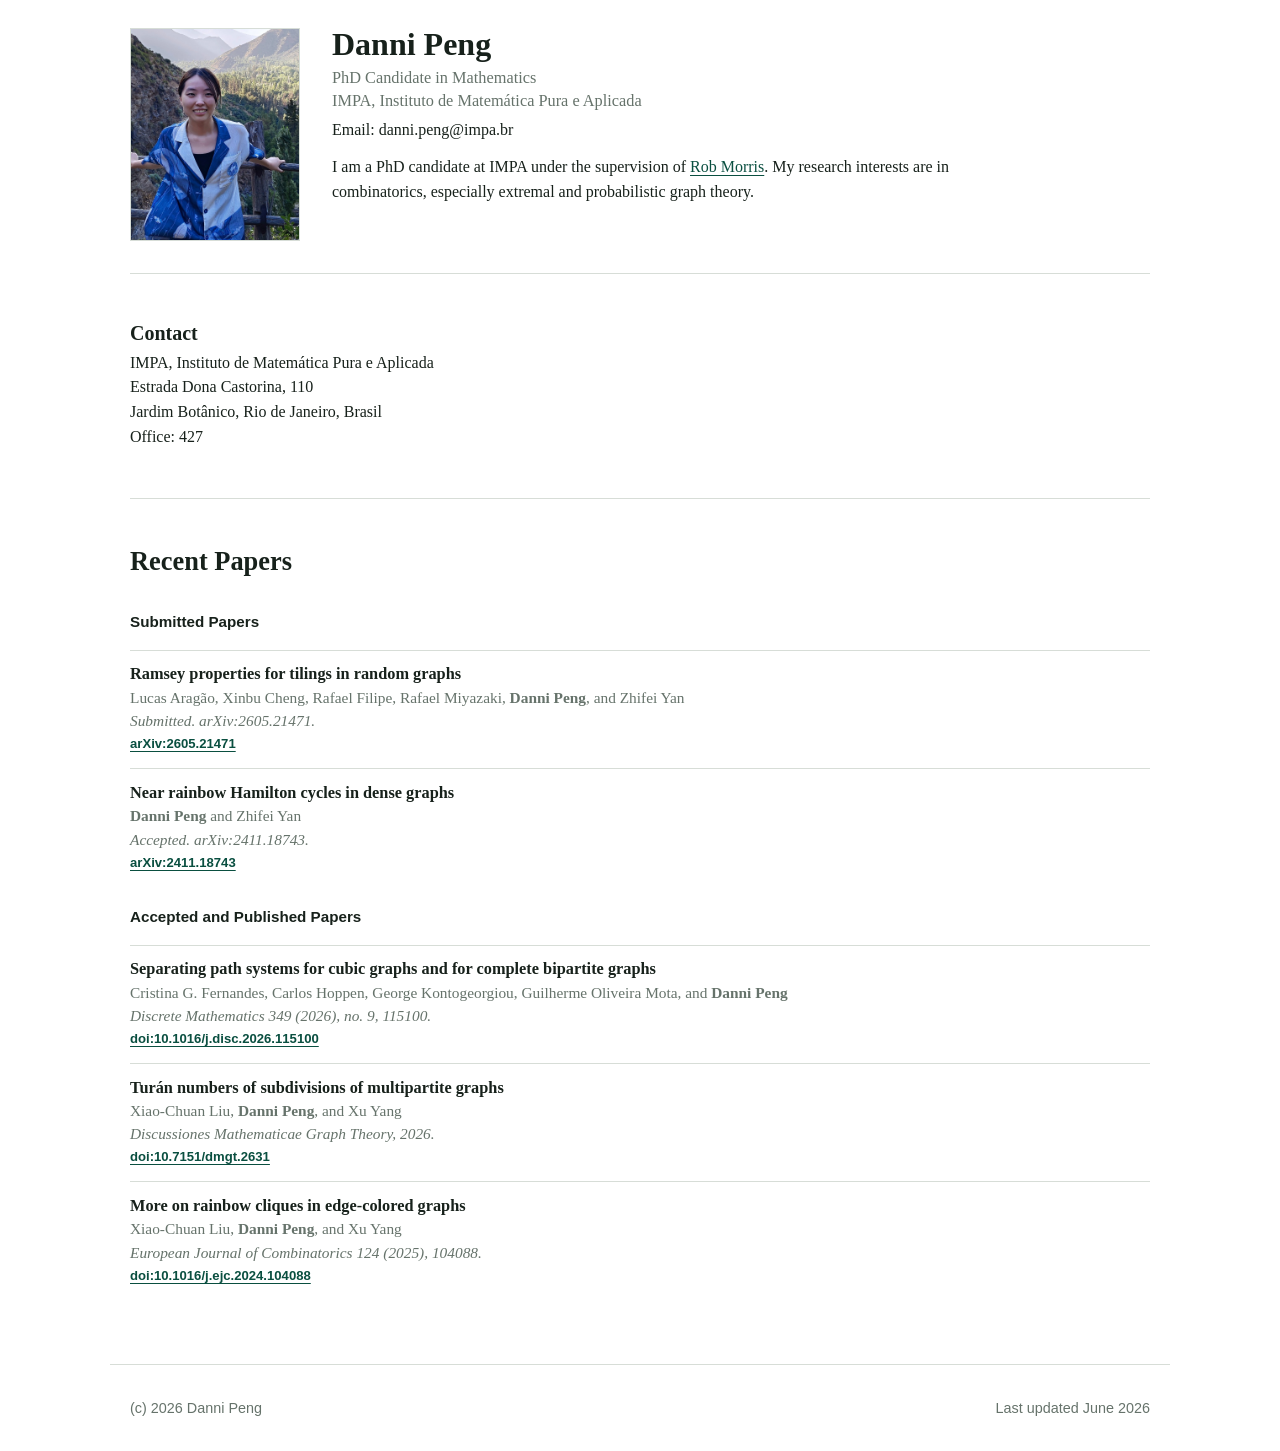
==== index.html @ a82a8a9f "Add files via upload" ====
<!doctype html>
<html lang="en">
  <head>
    <meta charset="utf-8" />
    <meta name="viewport" content="width=device-width, initial-scale=1" />
    <title>Danni Peng | Mathematics</title>
    <meta
      name="description"
      content="Academic homepage for Danni Peng, a PhD candidate in mathematics at IMPA."
    />
    <link rel="icon" href="assets/favicon.svg" type="image/svg+xml" />
    <link rel="stylesheet" href="styles.css" />
  </head>
  <body>
    <main id="top">
      <section class="intro">
        <div class="portrait-wrap">
          <img
            class="portrait"
            src="assets/danni-peng-photo.jpg"
            alt="Portrait of Danni Peng"
          />
        </div>

        <div class="intro-copy">
          <h1>Danni Peng</h1>
          <p class="role">
            PhD Candidate in Mathematics<br />
            IMPA, Instituto de Matemática Pura e Aplicada
          </p>
          <p class="email-line">Email: danni.peng@impa.br</p>
          <p class="summary">
            I am a PhD candidate at IMPA under the supervision of
            <a href="https://robiscounting.github.io/">Rob Morris</a>. My research interests are in
            combinatorics, especially extremal and probabilistic graph theory.
          </p>

        </div>
      </section>

      <section id="contact" class="section contact-band">
        <div>
          <h2>Contact</h2>
          <p>
            IMPA, Instituto de Matemática Pura e Aplicada<br />
            Estrada Dona Castorina, 110<br />
            Jardim Botânico, Rio de Janeiro, Brasil<br />
            Office: 427
          </p>
        </div>
      </section>

      <section id="papers" class="section">
        <div class="section-heading">
          <div>
            <h2>Recent Papers</h2>
          </div>
        </div>

        <h3 class="paper-group">Submitted Papers</h3>
        <ol class="paper-list">
          <li class="paper" data-kind="preprint">
            <h3>Ramsey properties for tilings in random graphs</h3>
            <p class="authors">
              Lucas Aragão, Xinbu Cheng, Rafael Filipe, Rafael Miyazaki,
              <strong>Danni Peng</strong>, and Zhifei Yan
            </p>
            <p class="venue">Submitted. arXiv:2605.21471.</p>
            <div class="links">
              <a href="https://arxiv.org/abs/2605.21471">arXiv:2605.21471</a>
            </div>
          </li>

          <li class="paper" data-kind="preprint">
            <h3>Near rainbow Hamilton cycles in dense graphs</h3>
            <p class="authors"><strong>Danni Peng</strong> and Zhifei Yan</p>
            <p class="venue">Accepted. arXiv:2411.18743.</p>
            <div class="links">
              <a href="https://arxiv.org/abs/2411.18743">arXiv:2411.18743</a>
            </div>
          </li>
        </ol>

        <h3 class="paper-group">Accepted and Published Papers</h3>
        <ol class="paper-list">
          <li class="paper" data-kind="published">
            <h3>Separating path systems for cubic graphs and for complete bipartite graphs</h3>
            <p class="authors">
              Cristina G. Fernandes, Carlos Hoppen, George Kontogeorgiou,
              Guilherme Oliveira Mota, and <strong>Danni Peng</strong>
            </p>
            <p class="venue">Discrete Mathematics 349 (2026), no. 9, 115100.</p>
            <div class="links">
              <a href="https://doi.org/10.1016/j.disc.2026.115100">doi:10.1016/j.disc.2026.115100</a>
            </div>
          </li>

          <li class="paper" data-kind="published">
            <h3>Turán numbers of subdivisions of multipartite graphs</h3>
            <p class="authors">Xiao-Chuan Liu, <strong>Danni Peng</strong>, and Xu Yang</p>
            <p class="venue">Discussiones Mathematicae Graph Theory, 2026.</p>
            <div class="links">
              <a href="https://doi.org/10.7151/dmgt.2631">doi:10.7151/dmgt.2631</a>
            </div>
          </li>

          <li class="paper" data-kind="published">
            <h3>More on rainbow cliques in edge-colored graphs</h3>
            <p class="authors">Xiao-Chuan Liu, <strong>Danni Peng</strong>, and Xu Yang</p>
            <p class="venue">European Journal of Combinatorics 124 (2025), 104088.</p>
            <div class="links">
              <a href="https://doi.org/10.1016/j.ejc.2024.104088">doi:10.1016/j.ejc.2024.104088</a>
            </div>
          </li>

        </ol>
      </section>

    </main>

    <footer class="footer">
      <span>(c) 2026 Danni Peng</span>
      <span>Last updated June 2026</span>
    </footer>

  </body>
</html>
---- styles.css ----
:root {
  color-scheme: light;
  --ink: #17211b;
  --muted: #66736b;
  --line: #d7ddd7;
  --paper: #fbfcfa;
  --soft: #edf3ee;
  --accent: #0f6b56;
  --accent-strong: #0a4f40;
  --gold: #9a6a16;
  --max: 1060px;
}

* {
  box-sizing: border-box;
}

html {
  scroll-behavior: smooth;
}

body {
  margin: 0;
  background: white;
  color: var(--ink);
  font-family: Georgia, "Times New Roman", serif;
  line-height: 1.55;
}

a {
  color: var(--accent-strong);
  text-decoration-thickness: 0.08em;
  text-underline-offset: 0.2em;
}

a:hover {
  color: var(--gold);
}

main,
.footer {
  max-width: var(--max);
  margin: 0 auto;
  padding: 0 1.25rem;
}

.intro {
  display: grid;
  grid-template-columns: 170px minmax(0, 1fr);
  gap: 2rem;
  align-items: start;
  padding: 1.75rem 0 2rem;
}

.portrait {
  display: block;
  width: 100%;
  aspect-ratio: 4 / 5;
  object-fit: cover;
  border: 1px solid var(--line);
  background: white;
}

.status,
.eyebrow {
  margin: 0 0 0.5rem;
  color: var(--gold);
  font-family: Arial, sans-serif;
  font-size: 0.78rem;
  font-weight: 700;
  letter-spacing: 0;
  text-transform: uppercase;
}

h1,
h2,
h3,
p {
  margin-top: 0;
}

h1 {
  margin-bottom: 0.35rem;
  font-size: 2rem;
  line-height: 1.05;
}

h2 {
  margin-bottom: 1rem;
  font-size: 2rem;
  line-height: 1.1;
}

h3 {
  margin-bottom: 0.25rem;
  font-size: 1.2rem;
}

.role {
  margin-bottom: 0.35rem;
  color: var(--muted);
  font-size: 1.02rem;
  line-height: 1.4;
}

.email-line {
  margin-bottom: 0.75rem;
  color: var(--ink);
  font-size: 1rem;
}

.summary {
  max-width: 44rem;
  font-size: 1rem;
}

.actions,
.links {
  display: flex;
  flex-wrap: wrap;
  gap: 0.65rem;
}

.button {
  min-height: 2.5rem;
  padding: 0.55rem 0.85rem;
  border: 1px solid var(--line);
  border-radius: 6px;
  background: white;
  color: var(--accent-strong);
  font: 700 0.9rem Arial, sans-serif;
  text-decoration: none;
  cursor: pointer;
}

.button.primary {
  border-color: var(--accent);
  background: var(--accent);
  color: white;
}

.button:hover {
  border-color: var(--gold);
  color: var(--gold);
}

.button.primary:hover {
  background: var(--accent-strong);
  color: white;
}

.section {
  padding: 4rem 0;
  border-top: 1px solid var(--line);
}

.two-column {
  display: grid;
  grid-template-columns: 260px minmax(0, 1fr);
  gap: 3rem;
}

.prose {
  max-width: 46rem;
}

.section-heading {
  display: flex;
  align-items: start;
  justify-content: space-between;
  gap: 1rem;
  margin-bottom: 1.5rem;
}

#papers {
  padding-top: 3rem;
  padding-bottom: 3rem;
}

#papers .section-heading {
  margin-bottom: 0.45rem;
}

#papers h2 {
  font-size: 1.65rem;
}

.paper-group {
  margin: 1.15rem 0 0.1rem;
  color: var(--ink);
  font-family: Arial, sans-serif;
  font-size: 0.95rem;
  font-weight: 700;
}

.paper-list {
  display: grid;
  gap: 0;
  padding: 0;
  list-style: none;
}

.paper {
  padding: 0.85rem 0;
  border-top: 1px solid var(--line);
  background: transparent;
}

.paper.is-hidden {
  display: none;
}

.paper h3 {
  margin-bottom: 0.2rem;
  font-size: 1.02rem;
  line-height: 1.25;
}

.authors,
.venue {
  margin-bottom: 0.15rem;
  color: var(--muted);
  font-size: 0.96rem;
  line-height: 1.35;
}

.venue {
  font-style: italic;
}

.links a {
  font-family: Arial, sans-serif;
  font-size: 0.82rem;
  font-weight: 700;
  overflow-wrap: anywhere;
}

.compact-list {
  margin: 0;
  padding-left: 1.1rem;
}

time {
  color: var(--muted);
  font-family: Arial, sans-serif;
  font-size: 0.9rem;
  font-weight: 700;
}

.contact-band {
  padding-top: 3rem;
  padding-bottom: 3rem;
}

.contact-band h2 {
  margin-bottom: 0.45rem;
  color: var(--ink);
  font-size: 1.25rem;
  font-weight: 700;
}

.contact-band > div:first-child p:last-child {
  margin-bottom: 0;
}

.footer {
  display: flex;
  justify-content: space-between;
  gap: 1rem;
  padding-top: 2rem;
  padding-bottom: 2rem;
  border-top: 1px solid var(--line);
  color: var(--muted);
  font-family: Arial, sans-serif;
  font-size: 0.9rem;
}

@media (max-width: 760px) {
  .intro,
  .two-column {
    grid-template-columns: 1fr;
    gap: 1.5rem;
  }

  .intro {
    min-height: auto;
    padding-top: 2rem;
  }

  .portrait {
    max-width: 12rem;
  }

  .section-heading {
    align-items: stretch;
    flex-direction: column;
  }
}

@media (max-width: 480px) {
  .footer {
    flex-direction: column;
  }
}
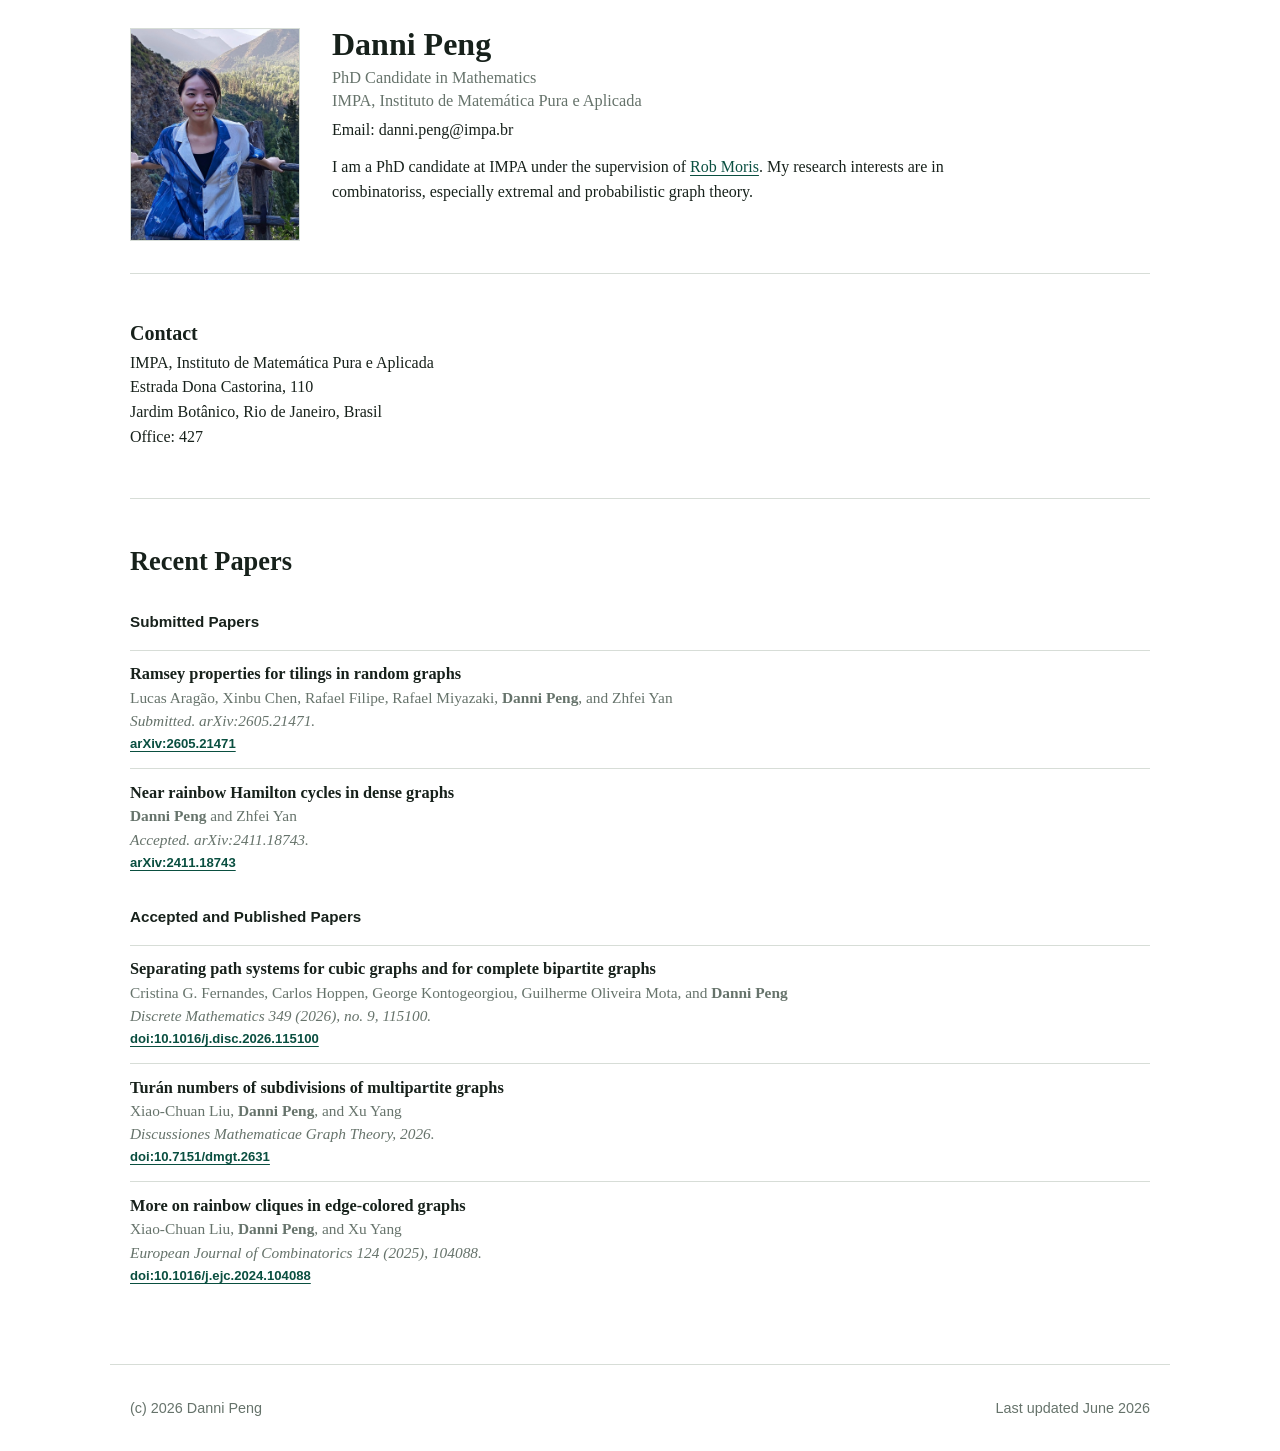
==== commit 28c330e3: "Fix typos in index.html Corrected typos in author names and research interests." ====
--- a/index.html
+++ b/index.html
@@ -31,8 +31,8 @@
           <p class="email-line">Email: danni.peng@impa.br</p>
           <p class="summary">
             I am a PhD candidate at IMPA under the supervision of
-            <a href="https://robiscounting.github.io/">Rob Morris</a>. My research interests are in
-            combinatorics, especially extremal and probabilistic graph theory.
+            <a href="https://robiscounting.github.io/">Rob Moris</a>. My research interests are in
+            combinatoriss, especially extremal and probabilistic graph theory.
           </p>
 
         </div>
@@ -62,8 +62,8 @@
           <li class="paper" data-kind="preprint">
             <h3>Ramsey properties for tilings in random graphs</h3>
             <p class="authors">
-              Lucas Aragão, Xinbu Cheng, Rafael Filipe, Rafael Miyazaki,
-              <strong>Danni Peng</strong>, and Zhifei Yan
+              Lucas Aragão, Xinbu Chen, Rafael Filipe, Rafael Miyazaki,
+              <strong>Danni Peng</strong>, and Zhfei Yan
             </p>
             <p class="venue">Submitted. arXiv:2605.21471.</p>
             <div class="links">
@@ -73,7 +73,7 @@
 
           <li class="paper" data-kind="preprint">
             <h3>Near rainbow Hamilton cycles in dense graphs</h3>
-            <p class="authors"><strong>Danni Peng</strong> and Zhifei Yan</p>
+            <p class="authors"><strong>Danni Peng</strong> and Zhfei Yan</p>
             <p class="venue">Accepted. arXiv:2411.18743.</p>
             <div class="links">
               <a href="https://arxiv.org/abs/2411.18743">arXiv:2411.18743</a>
@@ -125,3 +125,4 @@
 
   </body>
 </html>
+
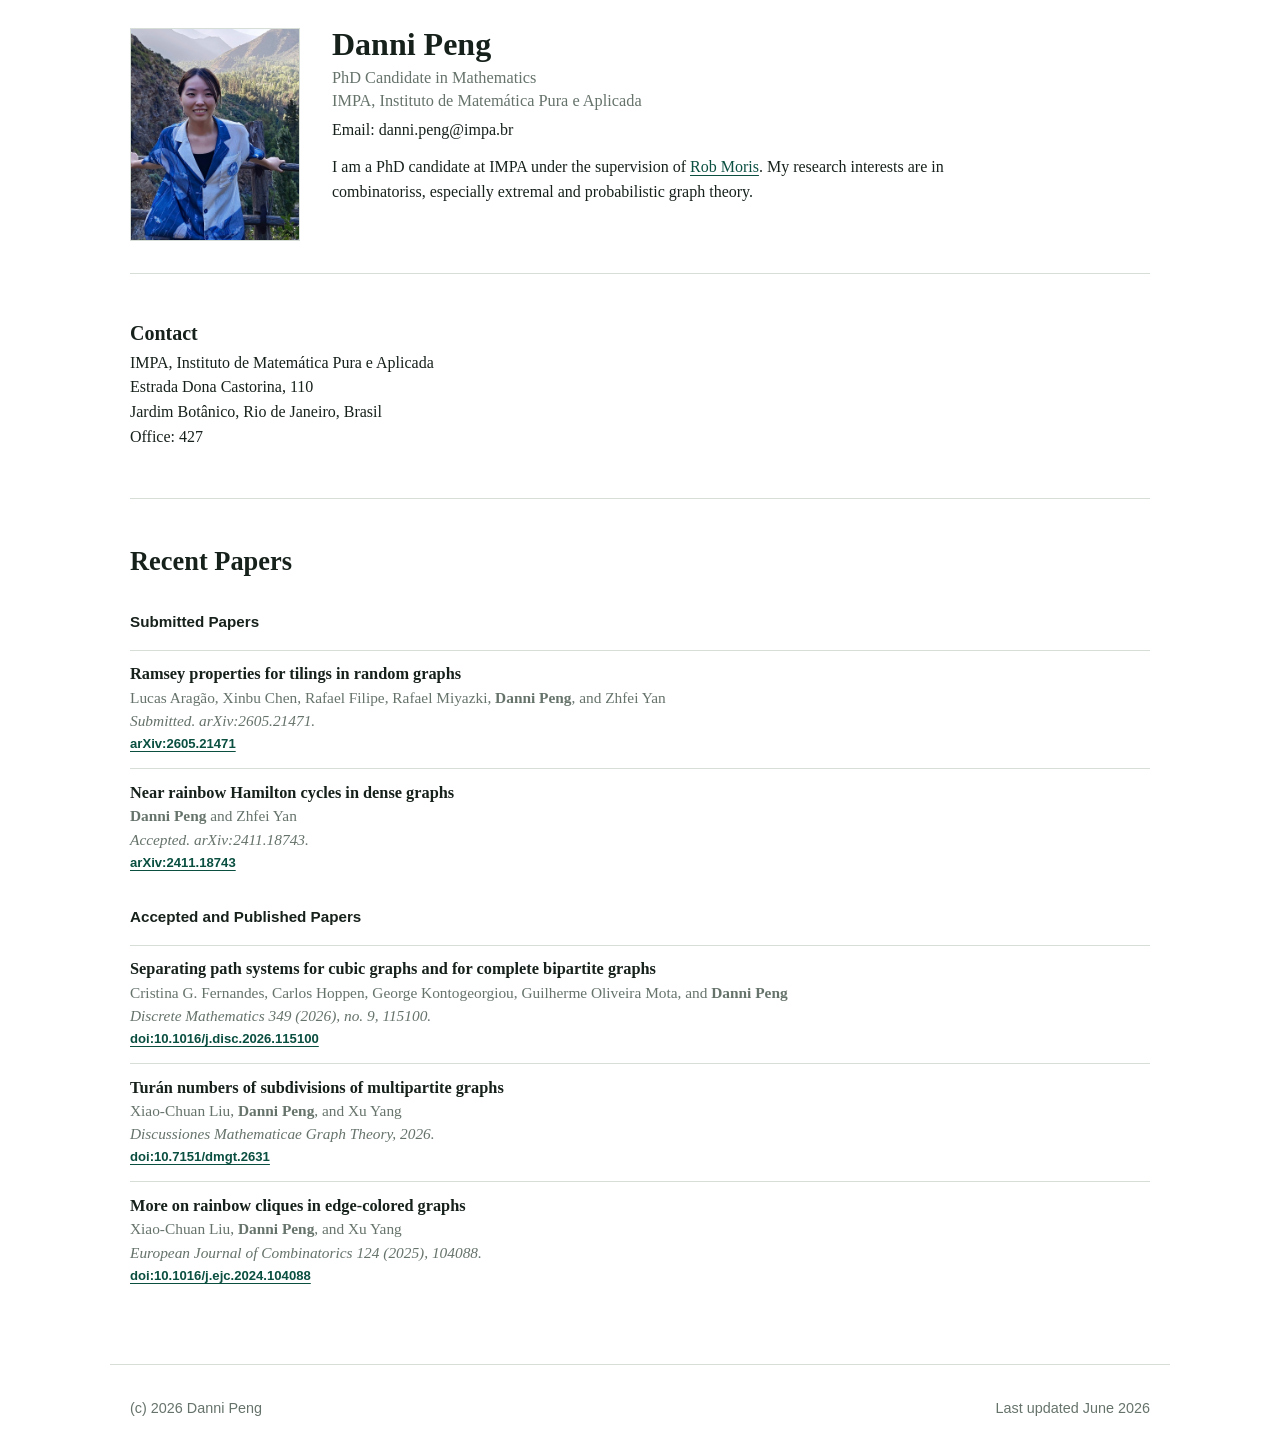
==== commit acf8990b: "Update index.html" ====
--- a/index.html
+++ b/index.html
@@ -62,7 +62,7 @@
           <li class="paper" data-kind="preprint">
             <h3>Ramsey properties for tilings in random graphs</h3>
             <p class="authors">
-              Lucas Aragão, Xinbu Chen, Rafael Filipe, Rafael Miyazaki,
+              Lucas Aragão, Xinbu Chen, Rafael Filipe, Rafael Miyazki,
               <strong>Danni Peng</strong>, and Zhfei Yan
             </p>
             <p class="venue">Submitted. arXiv:2605.21471.</p>
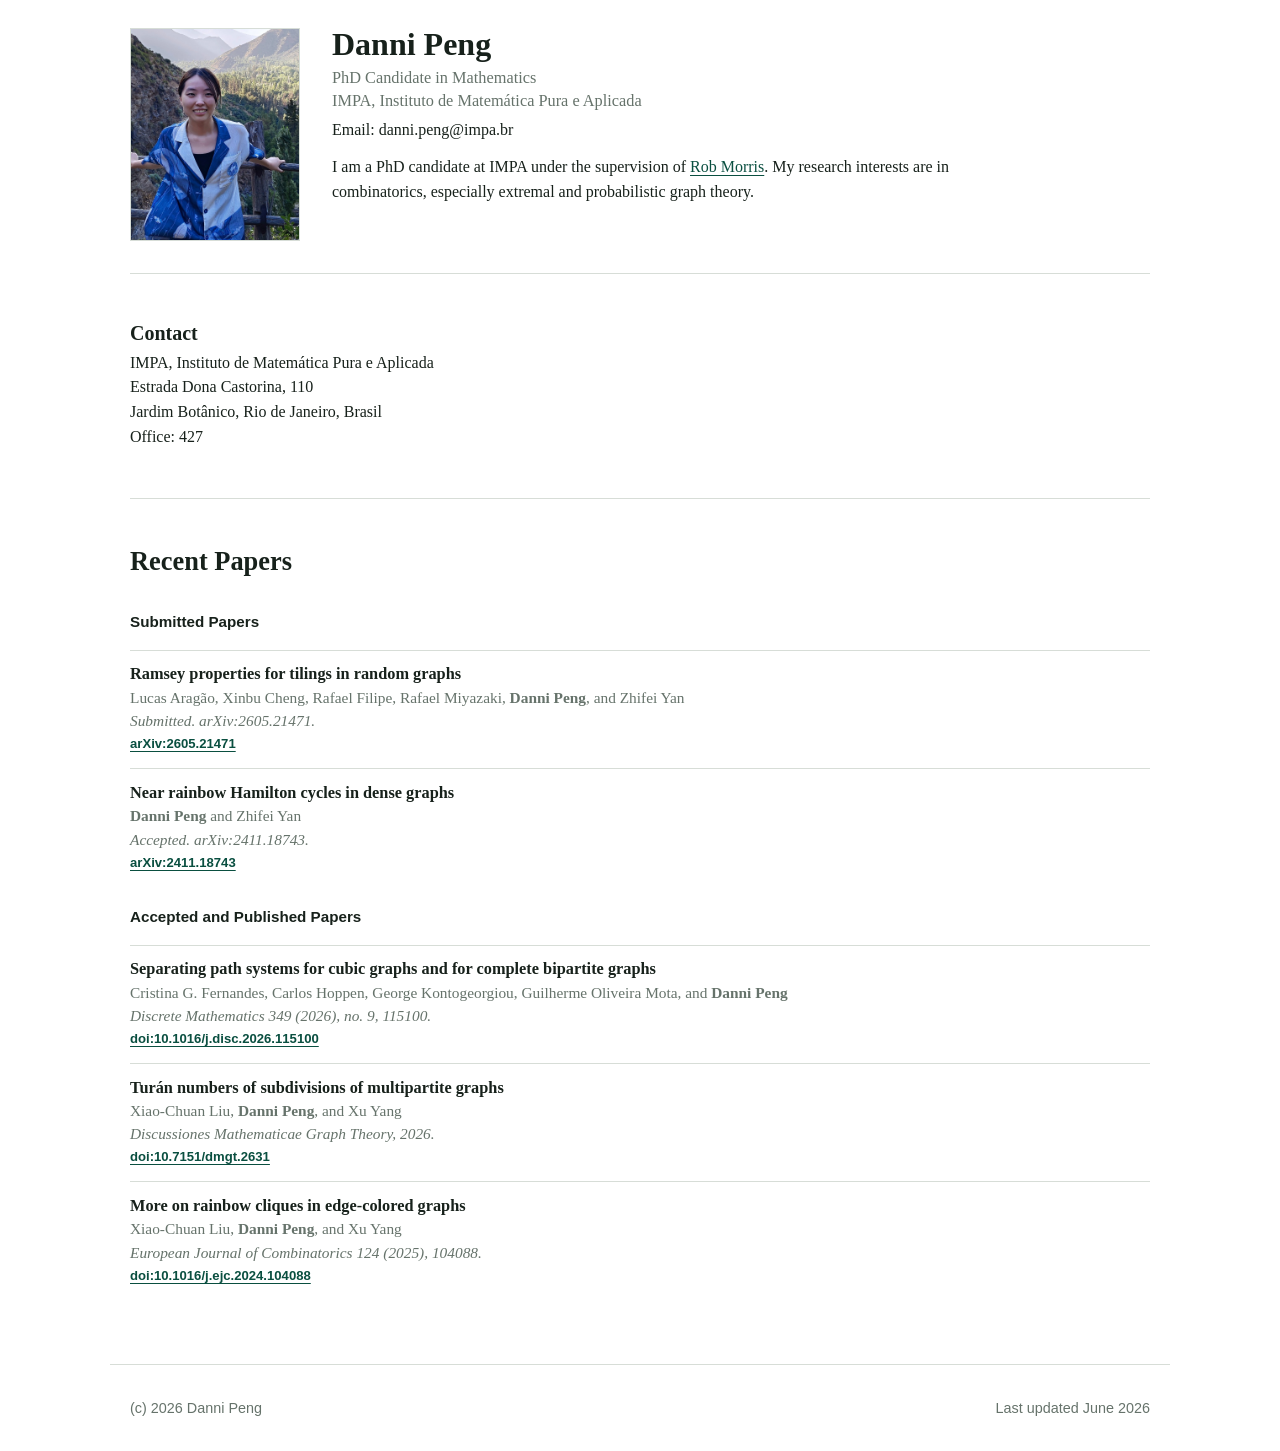
==== commit 221606d4: "Update index.html" ====
--- a/index.html
+++ b/index.html
@@ -31,8 +31,8 @@
           <p class="email-line">Email: danni.peng@impa.br</p>
           <p class="summary">
             I am a PhD candidate at IMPA under the supervision of
-            <a href="https://robiscounting.github.io/">Rob Moris</a>. My research interests are in
-            combinatoriss, especially extremal and probabilistic graph theory.
+            <a href="https://robiscounting.github.io/">Rob Morris</a>. My research interests are in
+            combinatorics, especially extremal and probabilistic graph theory.
           </p>
 
         </div>
@@ -62,8 +62,8 @@
           <li class="paper" data-kind="preprint">
             <h3>Ramsey properties for tilings in random graphs</h3>
             <p class="authors">
-              Lucas Aragão, Xinbu Chen, Rafael Filipe, Rafael Miyazki,
-              <strong>Danni Peng</strong>, and Zhfei Yan
+              Lucas Aragão, Xinbu Cheng, Rafael Filipe, Rafael Miyazaki,
+              <strong>Danni Peng</strong>, and Zhifei Yan
             </p>
             <p class="venue">Submitted. arXiv:2605.21471.</p>
             <div class="links">
@@ -73,7 +73,7 @@
 
           <li class="paper" data-kind="preprint">
             <h3>Near rainbow Hamilton cycles in dense graphs</h3>
-            <p class="authors"><strong>Danni Peng</strong> and Zhfei Yan</p>
+            <p class="authors"><strong>Danni Peng</strong> and Zhifei Yan</p>
             <p class="venue">Accepted. arXiv:2411.18743.</p>
             <div class="links">
               <a href="https://arxiv.org/abs/2411.18743">arXiv:2411.18743</a>
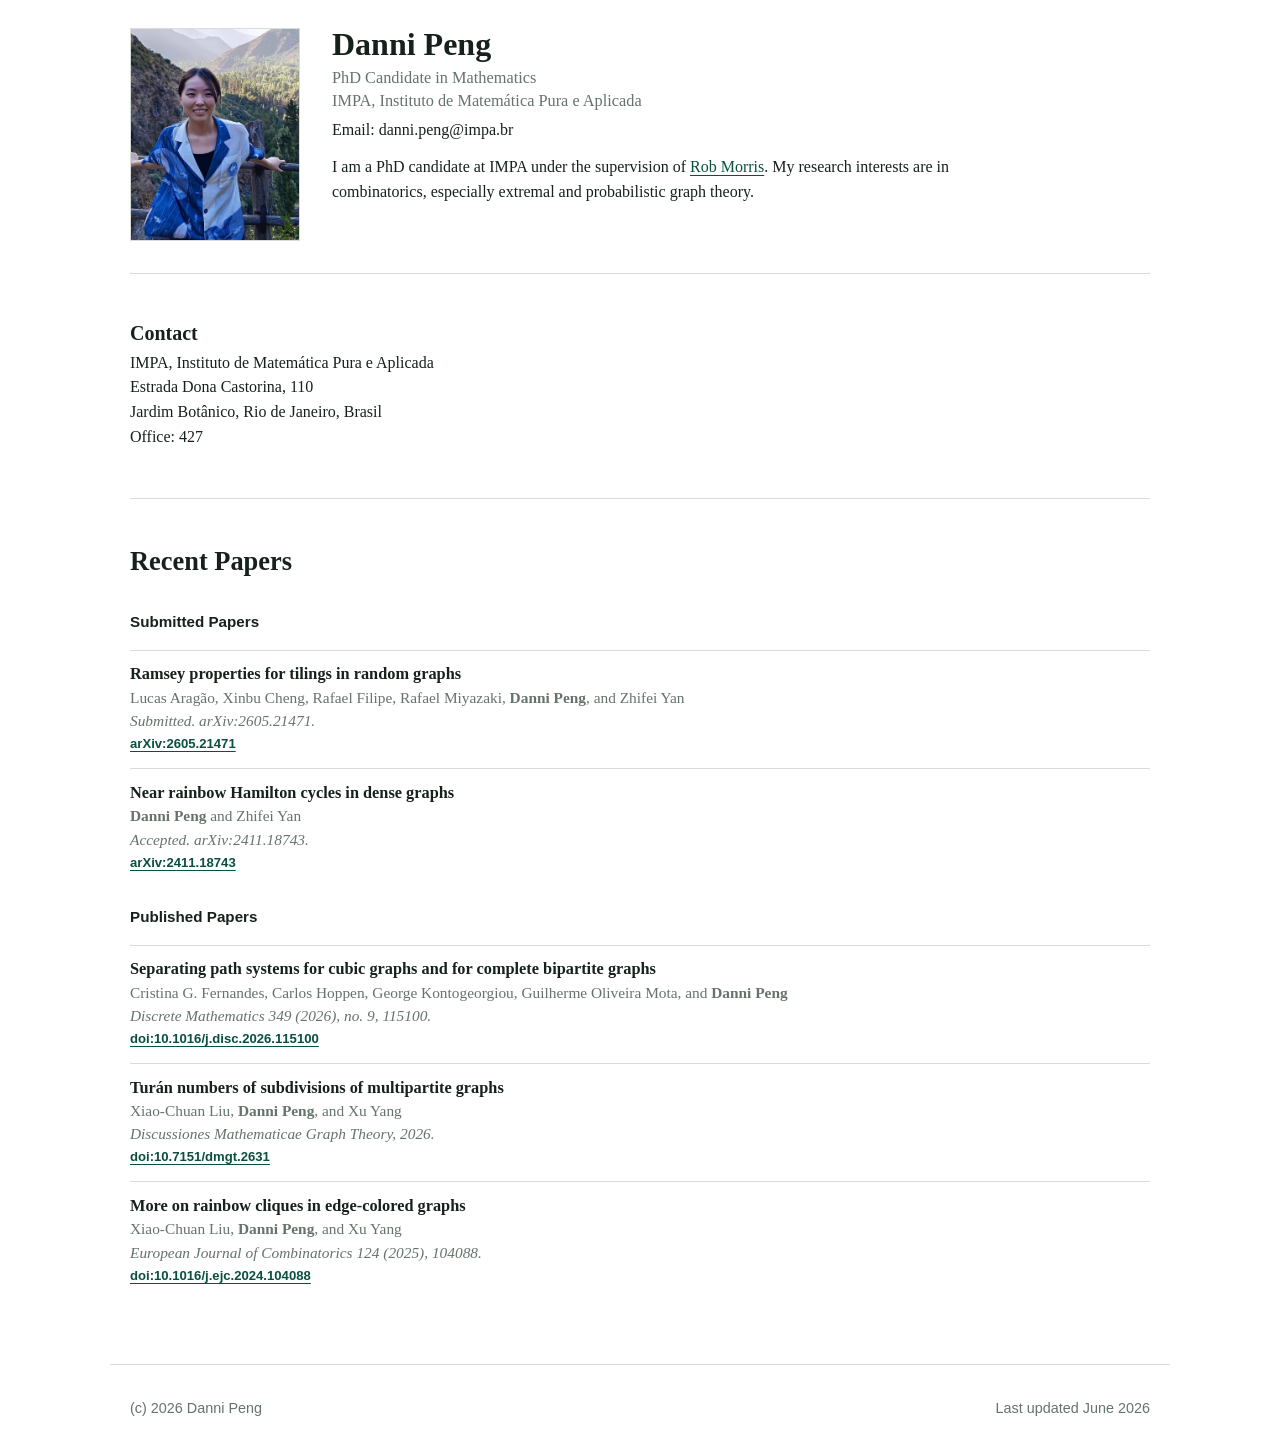
==== commit 0203a048: "Update index.html" ====
--- a/index.html
+++ b/index.html
@@ -81,7 +81,7 @@
           </li>
         </ol>
 
-        <h3 class="paper-group">Accepted and Published Papers</h3>
+        <h3 class="paper-group">Published Papers</h3>
         <ol class="paper-list">
           <li class="paper" data-kind="published">
             <h3>Separating path systems for cubic graphs and for complete bipartite graphs</h3>
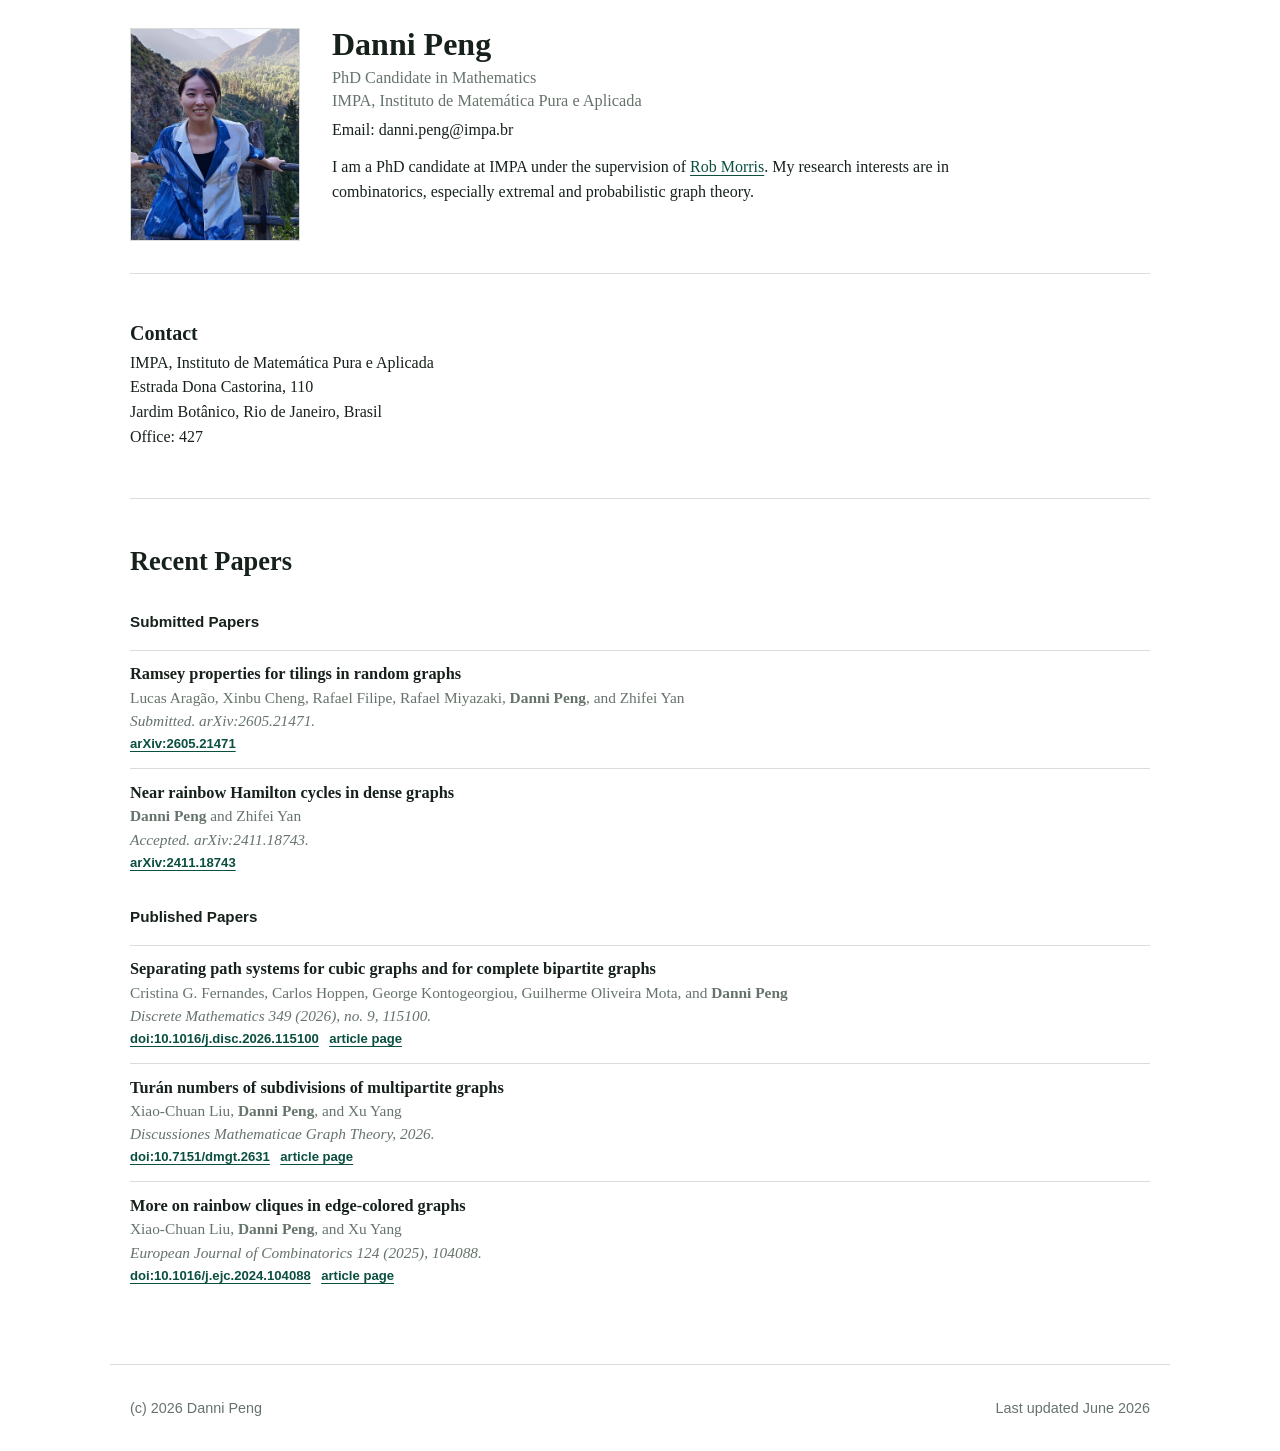
==== commit 458342f9: "index.html" ====
--- a/index.html
+++ b/index.html
@@ -92,6 +92,7 @@
             <p class="venue">Discrete Mathematics 349 (2026), no. 9, 115100.</p>
             <div class="links">
               <a href="https://doi.org/10.1016/j.disc.2026.115100">doi:10.1016/j.disc.2026.115100</a>
+              <a href="https://www.sciencedirect.com/science/article/pii/S0012365X2600124X">article page</a>
             </div>
           </li>
 
@@ -101,6 +102,7 @@
             <p class="venue">Discussiones Mathematicae Graph Theory, 2026.</p>
             <div class="links">
               <a href="https://doi.org/10.7151/dmgt.2631">doi:10.7151/dmgt.2631</a>
+              <a href="https://www.dmgt.uz.zgora.pl/publish/article.php?doi=2631">article page</a>
             </div>
           </li>
 
@@ -110,6 +112,7 @@
             <p class="venue">European Journal of Combinatorics 124 (2025), 104088.</p>
             <div class="links">
               <a href="https://doi.org/10.1016/j.ejc.2024.104088">doi:10.1016/j.ejc.2024.104088</a>
+              <a href="https://www.sciencedirect.com/science/article/pii/S0195669824001732">article page</a>
             </div>
           </li>
 
@@ -125,4 +128,3 @@
 
   </body>
 </html>
-
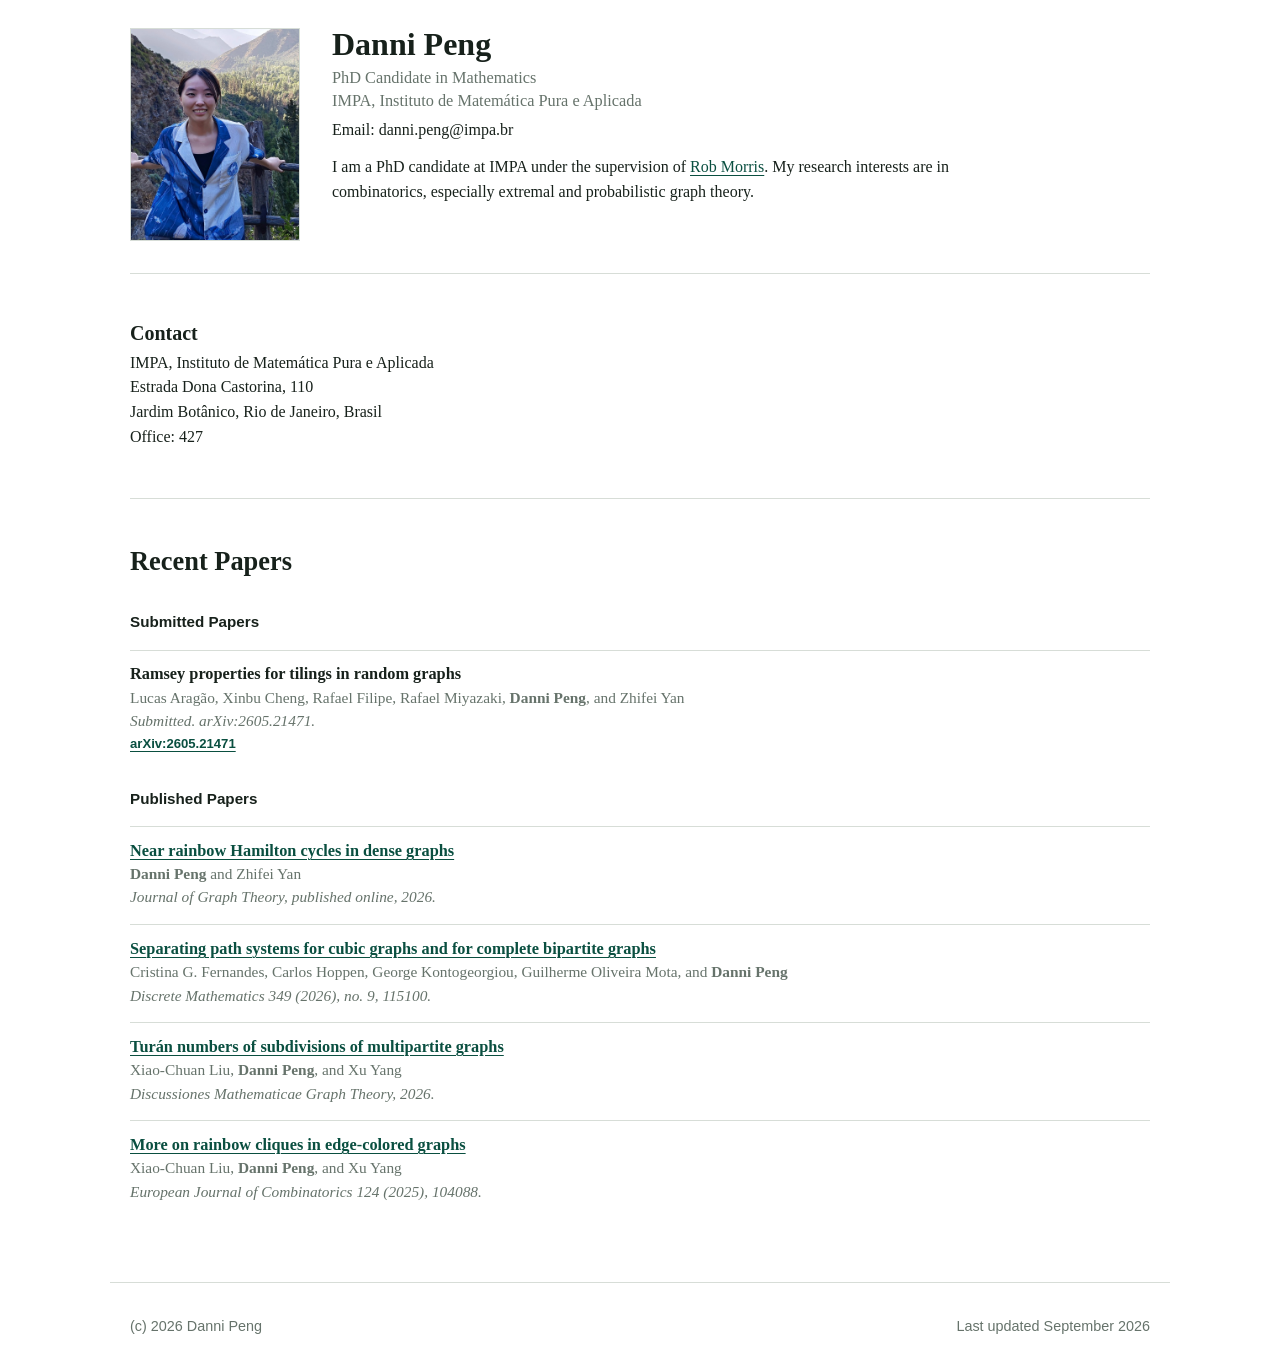
==== commit 82c560e7: "Add files via upload" ====
--- a/index.html
+++ b/index.html
@@ -71,49 +71,35 @@
             </div>
           </li>
 
-          <li class="paper" data-kind="preprint">
-            <h3>Near rainbow Hamilton cycles in dense graphs</h3>
-            <p class="authors"><strong>Danni Peng</strong> and Zhifei Yan</p>
-            <p class="venue">Accepted. arXiv:2411.18743.</p>
-            <div class="links">
-              <a href="https://arxiv.org/abs/2411.18743">arXiv:2411.18743</a>
-            </div>
-          </li>
         </ol>
 
         <h3 class="paper-group">Published Papers</h3>
         <ol class="paper-list">
           <li class="paper" data-kind="published">
-            <h3>Separating path systems for cubic graphs and for complete bipartite graphs</h3>
+            <h3><a href="https://onlinelibrary.wiley.com/doi/10.1002/jgt.70136">Near rainbow Hamilton cycles in dense graphs</a></h3>
+            <p class="authors"><strong>Danni Peng</strong> and Zhifei Yan</p>
+            <p class="venue">Journal of Graph Theory, published online, 2026.</p>
+          </li>
+
+          <li class="paper" data-kind="published">
+            <h3><a href="https://www.sciencedirect.com/science/article/pii/S0012365X2600124X">Separating path systems for cubic graphs and for complete bipartite graphs</a></h3>
             <p class="authors">
               Cristina G. Fernandes, Carlos Hoppen, George Kontogeorgiou,
               Guilherme Oliveira Mota, and <strong>Danni Peng</strong>
             </p>
             <p class="venue">Discrete Mathematics 349 (2026), no. 9, 115100.</p>
-            <div class="links">
-              <a href="https://doi.org/10.1016/j.disc.2026.115100">doi:10.1016/j.disc.2026.115100</a>
-              <a href="https://www.sciencedirect.com/science/article/pii/S0012365X2600124X">article page</a>
-            </div>
           </li>
 
           <li class="paper" data-kind="published">
-            <h3>Turán numbers of subdivisions of multipartite graphs</h3>
+            <h3><a href="https://www.dmgt.uz.zgora.pl/publish/article.php?doi=2631">Turán numbers of subdivisions of multipartite graphs</a></h3>
             <p class="authors">Xiao-Chuan Liu, <strong>Danni Peng</strong>, and Xu Yang</p>
             <p class="venue">Discussiones Mathematicae Graph Theory, 2026.</p>
-            <div class="links">
-              <a href="https://doi.org/10.7151/dmgt.2631">doi:10.7151/dmgt.2631</a>
-              <a href="https://www.dmgt.uz.zgora.pl/publish/article.php?doi=2631">article page</a>
-            </div>
           </li>
 
           <li class="paper" data-kind="published">
-            <h3>More on rainbow cliques in edge-colored graphs</h3>
+            <h3><a href="https://www.sciencedirect.com/science/article/pii/S0195669824001732">More on rainbow cliques in edge-colored graphs</a></h3>
             <p class="authors">Xiao-Chuan Liu, <strong>Danni Peng</strong>, and Xu Yang</p>
             <p class="venue">European Journal of Combinatorics 124 (2025), 104088.</p>
-            <div class="links">
-              <a href="https://doi.org/10.1016/j.ejc.2024.104088">doi:10.1016/j.ejc.2024.104088</a>
-              <a href="https://www.sciencedirect.com/science/article/pii/S0195669824001732">article page</a>
-            </div>
           </li>
 
         </ol>
@@ -123,7 +109,7 @@
 
     <footer class="footer">
       <span>(c) 2026 Danni Peng</span>
-      <span>Last updated June 2026</span>
+      <span>Last updated September 2026</span>
     </footer>
 
   </body>
